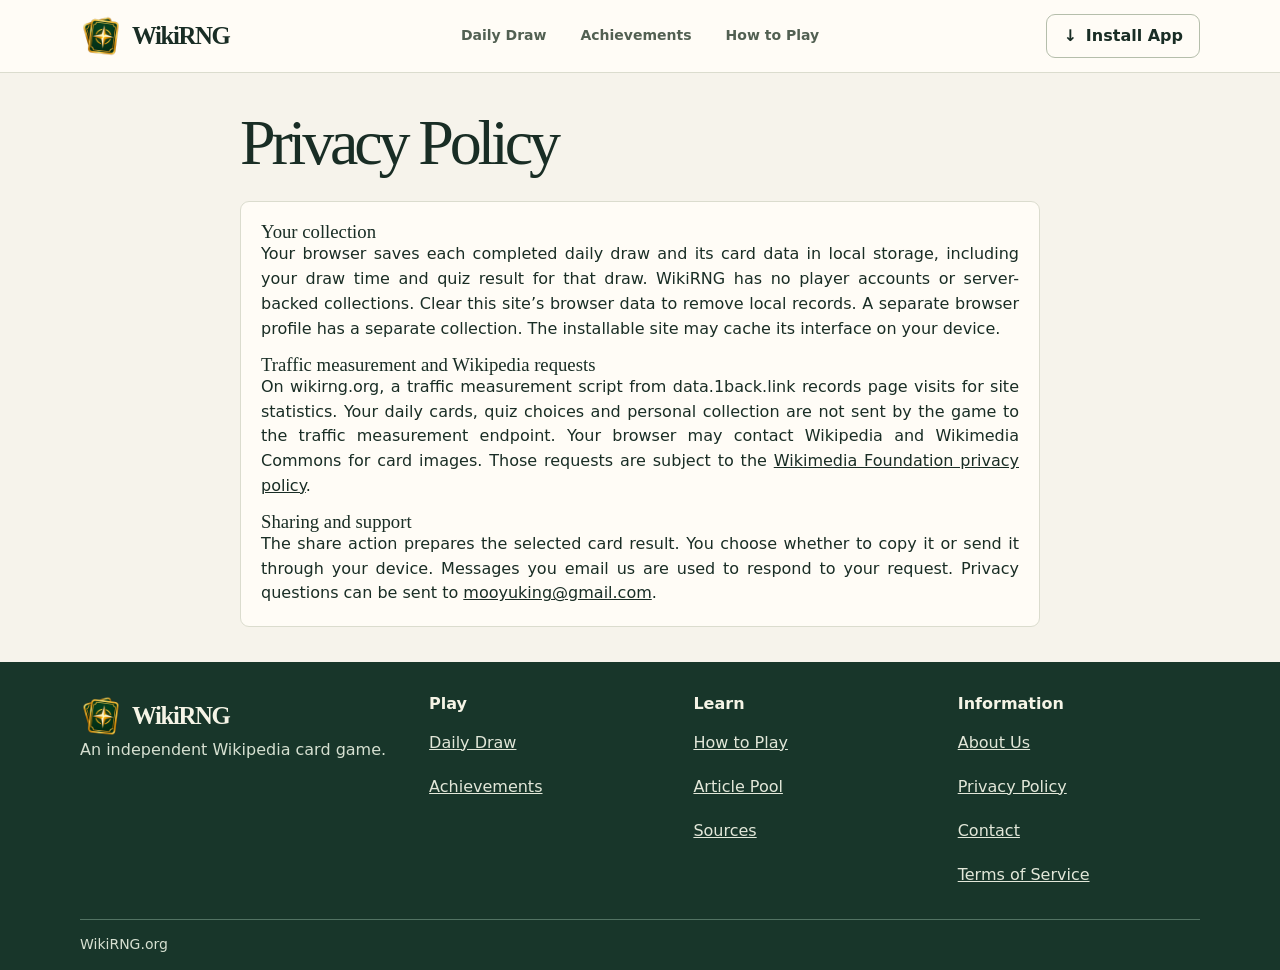
==== privacy/index.html @ 870a2978 "first commit" ====
<!doctype html>
<html lang="en">
<head>
  <meta charset="utf-8">
  <meta name="viewport" content="width=device-width, initial-scale=1">
  <meta name="description" content="See how WikiRNG stores your daily draws, measures website traffic, and loads article media from Wikimedia.">
  <link rel="canonical" href="https://wikirng.org/privacy/">
  <meta name="theme-color" content="#f6f3eb">
  <link rel="icon" type="image/png" sizes="32x32" href="/brand/icon-32.png">
  <link rel="apple-touch-icon" href="/brand/icon-192.png">
  <link rel="manifest" href="/manifest.webmanifest">
  <link rel="stylesheet" href="/styles.css">
  <script src="/site.js" defer></script>
  <title>Privacy Policy — WikiRNG</title>
</head>
<body>
  <a class="skip" href="#main">Skip to content</a>
  <header class="site-header">
    <div class="shell header-inner">
      <a class="brand" href="/#daily" aria-label="WikiRNG home"><img class="brand-logo" src="/brand/icon-192.png" width="36" height="36" alt="">WikiRNG</a>
      <nav aria-label="Game">
        <a href="/#daily" data-view="daily">Daily Draw</a>
        <a href="/#journal" data-view="journal">Achievements</a>
        <a href="/#guide" data-view="guide">How to Play</a>
      </nav>
      <button class="outline install" id="install-open" type="button"><span aria-hidden="true">↓</span> Install App</button>
    </div>
  </header>
  <main id="main" class="shell info-content">
    <header class="section-heading"><h1>Privacy Policy</h1></header>
    <section><h3>Your collection</h3><p>Your browser saves each completed daily draw and its card data in local storage, including your draw time and quiz result for that draw. WikiRNG has no player accounts or server-backed collections. Clear this site’s browser data to remove local records. A separate browser profile has a separate collection. The installable site may cache its interface on your device.</p>
      <h3>Traffic measurement and Wikipedia requests</h3><p>On wikirng.org, a traffic measurement script from data.1back.link records page visits for site statistics. Your daily cards, quiz choices and personal collection are not sent by the game to the traffic measurement endpoint. Your browser may contact Wikipedia and Wikimedia Commons for card images. Those requests are subject to the <a href="https://foundation.wikimedia.org/wiki/Policy:Privacy_policy">Wikimedia Foundation privacy policy</a>.</p>
      <h3>Sharing and support</h3><p>The share action prepares the selected card result. You choose whether to copy it or send it through your device. Messages you email us are used to respond to your request. Privacy questions can be sent to <a href="mailto:mooyuking@gmail.com">mooyuking@gmail.com</a>.</p></section>
  </main>
  <footer class="site-footer">
    <div class="shell footer-grid">
      <div><a class="brand" href="/#daily" data-view="daily"><img class="brand-logo" src="/brand/icon-192.png" width="36" height="36" alt="">WikiRNG</a><p>An independent Wikipedia card game.</p></div>
      <div><h2>Play</h2><a href="/#daily" data-view="daily">Daily Draw</a><a href="/#journal" data-view="journal">Achievements</a></div>
      <div><h2>Learn</h2><a href="/#guide" data-view="guide">How to Play</a><a href="/#pool" data-view="pool">Article Pool</a><a href="/about/#sources">Sources</a></div>
      <div><h2>Information</h2><a href="/about/">About Us</a><a href="/privacy/">Privacy Policy</a><a href="/contact/">Contact</a><a href="/terms/">Terms of Service</a></div>
    </div>
    <div class="shell footer-bottom">WikiRNG.org</div>
  </footer>
  <dialog id="install-dialog" aria-labelledby="install-title">
    <div class="dialog-title"><h2 id="install-title">Install WikiRNG</h2><form method="dialog"><button class="plain-close" aria-label="Close" type="submit">×</button></form></div>
    <p>Use your browser’s menu to install WikiRNG or add it to your home screen. On iPhone or iPad, open Share in Safari and choose Add to Home Screen.</p>
    <button class="outline" id="copy-link" type="button">Copy site link</button>
    <button class="primary" id="native-install" type="button" hidden>Install now</button>
    <input id="install-url" type="url" value="https://wikirng.org/" aria-label="WikiRNG site link" readonly hidden>
  </dialog>
</body>
</html>
---- styles.css ----
:root {
  color-scheme: light;
  --ink: #192d25;
  --muted: #526052;
  --paper: #f6f3eb;
  --surface: #fffcf6;
  --line: #dbdcce;
  --pine: #214c3c;
  --pine-dark: #102d23;
  --gold: #e8b768;
  --crest-outline: polygon(
    50% 0%, 78% 0%, 86% 1%, 92% 3%, 96% 6%, 99% 10%, 100% 16%,
    100% 64%, 99% 71%, 96% 77%, 91% 82%, 84% 86%, 74% 89%, 66% 92%,
    59% 96%, 54% 99%, 50% 100%, 46% 99%, 41% 96%, 34% 92%, 26% 89%,
    16% 86%, 9% 82%, 4% 77%, 1% 71%, 0% 64%, 0% 16%, 1% 10%,
    4% 6%, 8% 3%, 14% 1%, 22% 0%
  );
  --serif: Georgia, 'Times New Roman', serif;
  --sans: 'Segoe UI', system-ui, sans-serif;
}

*, *::before, *::after { box-sizing: border-box; }
html { scroll-padding-top: 16px; }
body { margin: 0; background: var(--paper); color: var(--ink); font: 1rem/1.55 var(--sans); }
[hidden] { display: none !important; }
a { color: inherit; }
button, select, textarea { font: inherit; }
button { cursor: pointer; }
button:disabled { cursor: wait; opacity: .82; }
:focus-visible { outline: 3px solid #ad550f; outline-offset: 4px; }
h1, h2, h3 { font-family: var(--serif); font-weight: 500; line-height: 1.08; margin: 0; }
p { margin: 0; }
.shell { width: min(1120px, calc(100% - 64px)); margin-inline: auto; }
.skip { position: fixed; top: 8px; left: 8px; background: var(--surface); padding: 10px; transform: translateY(-150%); z-index: 3; }
.skip:focus { transform: none; }
.sr-only { position: absolute; width: 1px; height: 1px; padding: 0; overflow: hidden; clip-path: inset(50%); white-space: nowrap; }

.site-header { background: var(--surface); border-bottom: 1px solid var(--line); }
.header-inner { min-height: 72px; display: grid; grid-template-columns: 1fr auto 1fr; align-items: center; gap: 20px; }
.brand { display: inline-flex; align-items: center; gap: 10px; width: fit-content; min-height: 44px; font: 600 1.55rem/1 var(--serif); text-decoration: none; letter-spacing: -.055em; }
.brand-mark { display: grid; place-items: center; width: 35px; height: 35px; border: 1px solid #adb5a2; border-radius: 14px; color: #38614b; font: 1.36rem/1 var(--serif); letter-spacing: normal; }
nav { display: flex; align-items: center; gap: 8px; }
nav a { display: inline-flex; align-items: center; justify-content: center; min-height: 44px; border-radius: 8px; padding: 0 13px; font-size: .875rem; font-weight: 650; text-decoration: none; color: var(--muted); }
nav a:hover, nav a[aria-current] { background: #e7ebe0; color: var(--ink); }
.install { justify-self: end; white-space: nowrap; }
.primary, .outline, .text-button { min-height: 44px; display: inline-flex; align-items: center; justify-content: center; gap: 9px; border-radius: 9px; font-weight: 680; text-align: center; text-decoration: none; line-height: 1.25; padding: 10px 16px; }
.primary { border: 1px solid var(--pine); background: var(--pine); color: white; }
.primary:hover { background: #2e604a; }
.outline { border: 1px solid #b5beab; background: transparent; color: var(--ink); }
.outline:hover { background: #edf0e6; }
.text-button { border: 0; padding-inline: 0; background: transparent; text-decoration: underline; color: var(--pine); }

main { min-height: 60vh; }
.screen { padding-block: 40px 64px; }
.section-heading { display: flex; justify-content: space-between; align-items: end; gap: 24px; margin-bottom: 24px; }
.section-heading h1 { font-size: clamp(3rem, 5vw, 4.45rem); letter-spacing: -.065em; }
.section-heading p { margin-top: 8px; color: var(--muted); }
.date-stamp { display: flex; align-items: center; gap: 11px; color: var(--ink); border: 1px solid var(--line); border-radius: 11px; padding: 10px 14px; min-width: max-content; background: #fbf9f1; line-height: 1.35; }
.date-icon { color: #81551e; font-size: 1.3rem; }
.date-stamp span:not(.date-icon) { display: block; font-size: .875rem; font-weight: 700; }
.date-stamp small { display: block; color: var(--muted); font-size: .8rem; }

.game-grid { display: grid; grid-template-columns: minmax(0, 2.6fr) minmax(238px, 1fr); align-items: start; gap: 22px; }
.draw-card { min-height: 305px; aspect-ratio: 16 / 9; position: relative; isolation: isolate; display: grid; place-items: center; border: 1px solid #254438; overflow: hidden; border-radius: 18px; background: #17392d; color: #fffcf1; }
.draw-card::before { content: ''; position: absolute; z-index: -1; inset: 0; background: radial-gradient(ellipse at center, #20352b45, #10271fe6 84%), url('archive-cover.jpg') 62% center / cover no-repeat; }
.draw-card::after { content: ''; position: absolute; z-index: -1; inset: 12px; border: 1px solid #ebd0a449; border-radius: 11px; pointer-events: none; }
.draw-content { display: grid; justify-items: center; gap: 13px; padding: 28px; text-align: center; }
.draw-deck { position: relative; isolation: isolate; display: grid; place-content: center; gap: 7px; width: clamp(122px, 19vw, 190px); aspect-ratio: 4 / 5; color: #fff7dc; filter: drop-shadow(0 0 11px #f8c87799); }
.draw-deck::before, .draw-deck::after { content: ''; position: absolute; clip-path: var(--crest-outline); }
.draw-deck::before { inset: 0; z-index: -2; background: linear-gradient(140deg, #ffdc96, #a96026 45%, #ffe8a8 80%, #b97832); }
.draw-deck::after { inset: 4px; z-index: -1; background: linear-gradient(#10261c68, #11291ff2), url('archive-cover.jpg') 74% center / cover; }
.draw-deck span { font: clamp(1.35rem, 2vw, 1.9rem)/1 var(--serif); }
.draw-deck small { font-size: .65rem; text-transform: uppercase; letter-spacing: .11em; }
.draw-content .primary { min-height: 50px; background: var(--gold); color: #2d2317; border-color: #f0cc8c; }
.draw-content .primary:hover { background: #f4ce89; }
.stage-meta { min-height: 50px; display: flex; align-items: center; justify-content: space-between; gap: 8px 20px; flex-wrap: wrap; border-bottom: 1px solid var(--line); color: var(--muted); font-size: .86rem; }
.stage-meta strong, time { color: var(--ink); font-weight: 650; font-variant-numeric: tabular-nums; }
.stage-meta [aria-hidden] { color: #875c24; padding-right: 4px; }
.stage-meta a { display: inline-flex; min-height: 44px; align-items: center; gap: 3px; }
.notice { color: #723315; margin-top: 8px; }
.notice:empty { display: none; }

.side-panel { background: var(--surface); border: 1px solid var(--line); border-radius: 16px; padding: 22px; display: grid; gap: 13px; }
.side-heading { display: flex; align-items: center; gap: 11px; }
.side-heading h2 { font-size: 1.45rem; letter-spacing: -.025em; }
.tile-icon { width: 37px; height: 37px; flex: 0 0 37px; border-radius: 10px; background: #e6ebde; color: #315640; display: inline-grid; place-items: center; font: 1.28rem/1 var(--serif); }
.tile-icon.alternate { background: #f4ead7; color: #946420; }
.stats { display: grid; grid-template-columns: 1fr 1fr; background: #f1f2e9; border-radius: 9px; padding: 12px 10px; }
.stats div { text-align: center; }
.stats div + div { border-left: 1px solid #d5dac9; }
.stats strong, .stats span { display: block; }
.stats strong { font: 1.8rem/1.2 var(--serif); font-variant-numeric: tabular-nums; }
.stats span { font-size: .82rem; color: var(--muted); }
.side-panel p, .explain-grid p { color: var(--muted); }
.side-panel .outline { width: 100%; }
.side-panel .filter { font-size: .875rem; }
.side-divider { height: 1px; background: var(--line); margin: 3px 0; }
.explain { margin-top: 35px; }
.explain-heading { display: flex; align-items: baseline; justify-content: space-between; gap: 12px; margin-bottom: 14px; }
.explain-heading h2 { font-size: clamp(1.6rem, 3vw, 2rem); letter-spacing: -.035em; }
.explain-heading a { display: inline-flex; align-items: center; min-height: 44px; color: var(--pine); font-weight: 650; }
.explain-grid, .journal-grid { display: grid; grid-template-columns: repeat(3, minmax(0, 1fr)); gap: 14px; }
.explain-grid > div, .journal-entry { background: var(--surface); border: 1px solid var(--line); border-radius: 13px; padding: 17px; }
.explain-grid > div { display: grid; grid-template-rows: auto auto 1fr; gap: 8px; }
.explain-grid h3 { font-size: 1.26rem; }

.result-card { display: grid; grid-template-columns: minmax(0, 1.8fr) minmax(165px, 1fr); border: 1px solid var(--line); background: var(--surface); border-radius: 16px; overflow: hidden; }
.game-grid:has(.result-card:not([hidden])) { grid-template-columns: minmax(0, 1fr); }
.knowledge-stage {
  grid-column: 1 / -1;
  display: flex;
  flex-direction: column;
  align-items: center;
  gap: 12px;
  min-height: 450px;
  padding: clamp(20px, 4vw, 47px) clamp(14px, 4vw, 48px) 24px;
  isolation: isolate;
  background:
    radial-gradient(circle at 17% 30%, #ffe2a6bb 0 1px, transparent 3px),
    radial-gradient(circle at 84% 22%, #ffe2a6aa 0 1px, transparent 3px),
    radial-gradient(circle at 71% 45%, #ffe2a6cc 0 1px, transparent 3px),
    radial-gradient(circle at 24% 61%, #ffe2a699 0 1px, transparent 3px),
    radial-gradient(circle at 82% 62%, #ffe2a6aa 0 1px, transparent 3px),
    radial-gradient(ellipse at 50% 39%, #62513b 1%, #322b36 37%, #151524 68%, #10101b 100%);
}
.knowledge-frame { width: min(100%, 440px); min-width: 0; perspective: 1050px; z-index: 2; }
.knowledge-flipper { display: grid; transform-style: preserve-3d; transform: rotateY(180deg); }
.knowledge-flipper.is-flipping { animation: card-flip .65s cubic-bezier(.24,.72,.3,1) both; }
@keyframes card-flip {
  from { transform: rotateY(0) scale(.95); }
  to { transform: rotateY(180deg) scale(1); }
}
.knowledge-back, .knowledge-front { grid-area: 1 / 1; min-width: 0; position: relative; isolation: isolate; backface-visibility: hidden; }
.knowledge-back::before, .knowledge-front::before, .knowledge-back::after, .knowledge-front::after {
  content: '';
  position: absolute;
  clip-path: var(--crest-outline);
}
.knowledge-back::before, .knowledge-front::before {
  inset: 0;
  z-index: -2;
  background: linear-gradient(131deg, #b97035 2%, #ffe4a1 20%, #d69b56 38%, #b46533 50%, #fdf2bf 70%, #e6b976 82%, #9f5729);
}
.knowledge-back {
  display: grid;
  place-content: center;
  gap: 9px;
  color: #fff7dc;
  text-align: center;
  filter: drop-shadow(0 0 13px #ffd7858c);
}
.knowledge-back::after { inset: 6px; z-index: -1; background: linear-gradient(#10261c73, #11291fed), url('archive-cover.jpg') center / cover; }
.knowledge-back span { font: 2.5rem/1 var(--serif); }
.knowledge-back small { font-size: .8rem; letter-spacing: .12em; text-transform: uppercase; }
.knowledge-front {
  padding: clamp(24px, 4.2vw, 37px) clamp(22px, 4.5vw, 42px) clamp(70px, 9vw, 88px);
  color: #223127;
  filter: drop-shadow(0 0 3px #fff0bf) drop-shadow(0 0 13px #ffc66ac4) drop-shadow(0 0 25px #fcc66a58);
}
.knowledge-flipper > .knowledge-front { transform: rotateY(180deg); }
.knowledge-front::after { inset: 7px; z-index: -1; background: radial-gradient(ellipse at 50% 0%, #fcf3d2 18%, #fff9e9 52%, #f1ddb4 100%); }
.knowledge-front h2 { margin: 7px 0 12px; font-size: clamp(1.55rem, 3.5vw, 2.8rem); letter-spacing: -.045em; text-align: center; overflow-wrap: anywhere; }
.knowledge-kicker { color: #ffe6ac; font: 700 clamp(1.15rem, 2.8vw, 2rem)/1.2 var(--serif); text-align: center; text-shadow: 0 0 15px #ffb65bba; }
.unlock-banner { display: grid; justify-items: center; gap: 8px; width: min(100%, 460px); }
.unlock-subtitle { width: 100%; padding: 7px 10px; color: #fff1ce; border-block: 1px solid #c794516a; text-align: center; font-size: .875rem; font-weight: 600; background: #2d211c81; }
.knowledge-collection { color: #735524; font-weight: 700; font-size: .7rem; text-transform: uppercase; letter-spacing: .105em; text-align: center; }
.knowledge-summary { color: #3d493b; font-size: .875rem; line-height: 1.47; text-align: justify; text-align-last: start; overflow-wrap: anywhere; hyphens: auto; }
.knowledge-details { margin: 14px clamp(8px, 2.35vw, 14px) 0; padding-top: 8px; border-top: 1px solid #d7c7a3; font-size: .82rem; }
.knowledge-details div { display: grid; grid-template-columns: minmax(4.45rem, .7fr) minmax(0, 1.6fr); gap: 8px; }
.knowledge-details div + div { margin-top: 3px; }
.knowledge-details dt { color: #5c594a; }
.knowledge-details dd { margin: 0; font-weight: 650; overflow-wrap: anywhere; }
.knowledge-details time { font-weight: inherit; }
.article-gallery { display: flex; justify-content: center; align-items: end; gap: 6px; width: min(100%, 530px); margin-top: 5px; margin-bottom: -28px; z-index: 1; }
.article-gallery:empty { display: none; }
.article-photo { margin: 0; flex: 0 1 126px; min-width: 0; border: 2px solid #e8c785; border-radius: 13px; background: #28372d; box-shadow: 0 0 12px #ffc56d7d, 0 7px 17px #0b1719a1; }
.article-photo:nth-child(1) { transform: rotate(-9deg) translateY(6px); }
.article-photo:nth-child(2) { transform: rotate(-3deg); z-index: 1; }
.article-photo:nth-child(3) { transform: rotate(4deg) translateY(2px); z-index: 1; }
.article-photo:nth-child(4) { transform: rotate(9deg) translateY(8px); }
.article-photo:only-child { transform: none; }
.article-photo a { display: block; overflow: hidden; border-radius: 10px; min-height: 44px; }
.article-photo img { display: block; width: 100%; aspect-ratio: 5 / 4; object-fit: cover; }
.media-status { color: #f3e3c6; text-align: center; font-size: .82rem; }
.media-credits { margin-top: 8px; }
.media-credits ul { padding-inline-start: 17px; margin: 0 0 13px; font-size: .82rem; overflow-wrap: anywhere; }
.media-credits li + li { margin-top: 5px; }
.media-credits summary { font-size: .88rem; min-height: 44px; }
.result-copy, .score-panel, .reason-panel { padding: 26px; }
.result-copy p:not(.eyebrow) { color: var(--muted); }
.result-copy .excerpt-credit { margin-top: 10px; font-size: .8rem; }
.eyebrow { color: #655630; font-weight: 720; font-size: .8rem; text-transform: uppercase; letter-spacing: .09em; }
.result-actions { display: grid; justify-items: center; gap: 3px; width: min(100%, 290px); }
.result-actions .primary { width: 100%; min-height: 50px; border: 2px solid #ffdda0; border-radius: 24px; background: linear-gradient(#ffe39b, #eeb264); color: #332015; box-shadow: 0 2px 14px #cf963c8a; }
.result-actions .primary:hover { background: #ffe29c; }
.stage-link { display: inline-flex; align-items: center; min-height: 44px; color: #fff1cd; font-weight: 650; text-underline-offset: 3px; }
.result-links { display: flex; flex-wrap: wrap; gap: 0 16px; margin-top: 4px; }
.score-panel { background: #e8eddf; display: flex; flex-direction: column; align-items: start; justify-content: center; gap: 9px; }
.score { display: flex; align-items: baseline; gap: 7px; }
.score strong { font: 3.25rem/1 var(--serif); }
.score-panel p, .fine { color: var(--muted); font-size: .875rem; }
.score-panel #saved-message { padding-top: 9px; border-top: 1px solid #c6cebb; }
.reason-panel { grid-column: 1 / -1; border-top: 1px solid var(--line); }
.reason-panel h3 { font-size: 1.55rem; }
.reason-panel ul { padding: 0; margin: 10px 0; list-style: none; }
.reason-panel li { display: grid; grid-template-columns: minmax(0, 1fr) auto; gap: 9px; padding-block: 7px; border-bottom: 1px solid #ecece2; }
.reason-panel li strong { font-variant-numeric: tabular-nums; }
.reason-panel li small { display: block; color: var(--muted); font-size: .8rem; }
.reason-panel .fine + .fine { margin-top: 4px; }
.filter { display: grid; gap: 5px; font-weight: 650; }
select { min-height: 44px; border: 1px solid var(--line); border-radius: 8px; background: var(--surface); color: var(--ink); padding: 7px 12px; }
.journal-empty { display: grid; justify-items: center; gap: 12px; text-align: center; background: var(--surface); padding: 32px; border: 1px solid var(--line); border-radius: 13px; }
.journal-entry { display: grid; grid-template-rows: auto auto 1fr auto; gap: 8px; }
.journal-entry a { display: inline-flex; align-items: center; width: fit-content; min-height: 44px; }
.journal-entry h2 { font-size: 1.7rem; overflow-wrap: anywhere; }
.pool-source { color: var(--muted); margin-bottom: 15px; }
.pool-controls { display: grid; grid-template-columns: 1fr minmax(0, 1.4fr) 1fr; align-items: center; gap: 8px; max-width: 450px; margin-bottom: 16px; text-align: center; }
.pool-controls button:disabled { opacity: .55; cursor: default; }
.guide-stack { display: grid; gap: 10px; max-width: 840px; }
details { background: var(--surface); border: 1px solid var(--line); padding: 0 16px; border-radius: 10px; }
summary { cursor: pointer; padding: 14px 0; font-weight: 650; }
details p { margin-bottom: 16px; color: var(--muted); }
.result-copy p, .side-panel p, .explain-grid p, .journal-entry p, details p, .info-content p { text-align: justify; text-align-last: start; overflow-wrap: anywhere; }

.site-footer { background: #18362a; color: #f5f4e6; padding: 32px 0 0; }
.footer-grid { display: grid; grid-template-columns: 1.35fr repeat(3, 1fr); gap: 22px; }
.footer-grid > div { display: flex; align-items: start; flex-direction: column; }
.footer-grid h2 { font: 700 1rem/1.3 var(--sans); margin: 0 0 6px; }
.footer-grid a:not(.brand) { color: #e2e7d9; display: inline-flex; align-items: center; min-height: 44px; }
.footer-grid .brand-mark { color: #f1cd8a; }
.footer-grid p { color: #d6e0d1; }
.footer-bottom { border-top: 1px solid #527363; margin-top: 22px; padding: 14px 0; color: #d6e0d1; font-size: .875rem; }
dialog { border: 1px solid var(--line); border-radius: 15px; max-width: min(460px, calc(100% - 36px)); padding: 20px; color: var(--ink); background: var(--surface); }
dialog::backdrop { background: #0b251ac2; }
dialog p, dialog label { margin: 12px 0; display: block; }
.dialog-title { display: flex; gap: 16px; justify-content: space-between; align-items: center; }
.quiz-options { display: grid; gap: 8px; }
.quiz-options button { width: 100%; }
.plain-close { height: 44px; width: 44px; border: 0; border-radius: 8px; background: #e6ebde; color: var(--ink); font-size: 1.5rem; }
textarea { width: 100%; resize: vertical; padding: 10px; background: white; border: 1px solid var(--line); border-radius: 8px; color: var(--ink); }
.info-content { padding-block: 35px; max-width: 800px; }
.info-content section { margin-top: 24px; padding: 20px; background: var(--surface); border: 1px solid var(--line); border-radius: 9px; }
.info-content section h2 { margin-bottom: 10px; }

.brand-logo { display: block; width: 42px; height: 42px; object-fit: contain; }
.section-heading h1 { overflow-wrap: anywhere; }
.field-guide { display: grid; gap: clamp(30px, 5vw, 54px); margin: 50px auto 0; width: min(100%, 980px); padding-top: 34px; border-top: 1px solid var(--line); }
.field-guide h2 { font-size: clamp(2.1rem, 5vw, 3.3rem); }
.field-guide h3 { font-size: clamp(1.65rem, 3vw, 2.2rem); }
.field-guide-header { max-width: 650px; }
.field-guide-header p, .guide-story p, .odds-panel p { margin-top: 12px; color: var(--muted); }
.field-guide-header p, .guide-story p, .guide-story figcaption, .odds-panel > p, .info-content section p { text-align: justify; text-align-last: start; overflow-wrap: anywhere; }
.guide-story { display: grid; grid-template-columns: minmax(0, 1.65fr) minmax(0, 1fr); gap: clamp(20px, 5vw, 50px); align-items: start; }
.guide-story .outline { display: inline-flex; margin-top: 15px; }
.guide-story figure { margin: 0; padding: 9px; border: 1px solid #ced3c1; border-radius: 14px; background: var(--surface); }
.guide-story img { display: block; width: 100%; aspect-ratio: 4 / 3; height: auto; object-fit: contain; border-radius: 8px; background: #e9e9dc; }
.guide-story figcaption { margin: 8px 3px 2px; font-size: .85rem; color: var(--muted); overflow-wrap: anywhere; }
.odds-panel { padding: clamp(14px, 4vw, 28px); border: 1px solid #bdcbb8; border-radius: 16px; background: #e8ede3; }
.odds-buttons { display: grid; grid-template-columns: repeat(5, minmax(0, 1fr)); gap: 8px; margin-top: 16px; }
.odds-buttons button { display: grid; justify-items: center; gap: 2px; min-height: 61px; padding-inline: 5px; font-variant-numeric: tabular-nums; border-bottom: 3px solid var(--tier-edge, #a97956); }
.odds-buttons strong { display: flex; align-items: center; justify-content: center; gap: 5px; }
.rarity-icon { display: block; flex: none; }
.odds-buttons button[aria-pressed="true"], .collection-filters button[aria-pressed="true"] { background: var(--pine-dark); color: #fffbea; }
.odds-buttons span { font-size: .85rem; }
#odds-detail { color: var(--ink); min-height: 3.1em; font-weight: 650; }
.faq { display: grid; gap: 10px; }
.faq h3 { margin-bottom: 4px; }
.collection-controls { display: flex; flex-wrap: wrap; align-items: center; justify-content: space-between; gap: 12px; margin-bottom: 15px; }
.collection-filters { display: grid; grid-template-columns: repeat(3, minmax(0, 1fr)); gap: 6px; }
.collection-filters button { font-size: .9rem; padding-inline: 8px; }
#collection-progress { color: var(--muted); }
#journal-list { grid-template-columns: repeat(6, minmax(0, 1fr)); }
.collection-card { display: grid; grid-template-rows: auto auto 1fr; justify-items: center; align-items: start; gap: 7px; min-width: 0; min-height: 172px; border: 1px solid #cbd0bf; border-top: 3px solid var(--tier-edge, #b89d78); border-radius: 13px; background: #eeeee4; color: var(--ink); padding: 7px 7px 13px; }
.collection-card .eyebrow { font-size: .64rem; color: #565348; letter-spacing: .045em; }
.collection-card strong { overflow-wrap: anywhere; line-height: 1.2; }
.collection-card.is-unlocked { background: var(--tier-tint, #fff9e9); box-shadow: 0 3px 10px #18291b17; }
.collection-card:hover { box-shadow: 0 0 0 2px var(--tier-edge, #7a735a); }
.rarity-label { display: inline-flex; align-items: center; gap: 5px; }
.unlock-subtitle.rarity-label { justify-content: center; }
.collection-cover { position: relative; isolation: isolate; overflow: hidden; display: grid; place-items: center; width: 100%; height: 86px; border-radius: 8px; background: radial-gradient(ellipse at center, #f4f1e8, #e0e1d2); }
.collection-card.is-unlocked .collection-cover { background: #203628 url('archive-cover.jpg') center / cover; }
.collection-cover-photo { position: absolute; z-index: -2; inset: 0; width: 100%; height: 100%; object-fit: cover; }
.collection-card-back { display: block; object-fit: contain; filter: grayscale(1); opacity: .32; }
.collection-state { display: flex; min-height: 18px; align-items: center; justify-content: center; }
.collection-state .rarity-icon { width: 16px; height: 16px; }
.collection-card.is-unlocked .collection-cover::after { content: ''; position: absolute; z-index: -1; inset: 0; background: linear-gradient(155deg, #101b1814, #101b1852); }
.collection-tier { padding: 4px 8px; border: 1px solid var(--tier-edge, #8b806e); border-radius: 99px; background: #fffbeb; color: #26332c; font-size: .79rem; font-weight: 750; }
.collection-card.is-unlocked .collection-tier { color: #fff5d4; background: #122a22ec; }
.collection-pager { margin: 18px 0 0; }
.collection-close { position: sticky; z-index: 3; top: 8px; display: flex; align-items: flex-start; justify-content: flex-end; height: 0; margin-inline: 8px; }
.collection-locked { padding-right: 46px; }
#collection-dialog.is-unlocked { width: min(620px, calc(100% - 20px)); max-width: none; max-height: calc(100% - 20px); padding: 0; border-color: #856e48; background: #191825; overflow: auto; }
.is-unlocked > .collection-close button { background: #302c31; border: 1px solid #a88d56; color: #fff1cd; }
.collection-stage { padding: 24px 12px 18px; }
.collection-stage p { margin: 0; }
.collection-stage .knowledge-kicker { padding-inline: 48px; }
.collection-credits { width: min(100%, 440px); color: #fae8c7; }
.collection-credits .fine { color: inherit; font-size: .8rem; text-align: center; }
.collection-credits .media-credits { color: inherit; border-color: #a08b65; background: #272430; }
.collection-source { display: inline-flex; justify-content: center; align-items: center; min-height: 44px; padding: 8px 20px; border: 1px solid #ffdda0; border-radius: 28px; background: linear-gradient(#ffe39b, #eeb264); color: #332015; font-weight: 700; text-decoration: none; }
.collection-source:hover { background: #ffe29c; }
[data-tier="crown"] { --tier-edge: #ae7952; --tier-tint: #faebf2; }
[data-tier="diamond"] { --tier-edge: #548fa3; --tier-tint: #e3f4fc; }
[data-tier="gold"] { --tier-edge: #bd841f; --tier-tint: #fff4ca; }
[data-tier="silver"] { --tier-edge: #738888; --tier-tint: #e6eeef; }
[data-tier="bronze"] { --tier-edge: #9e6c4d; --tier-tint: #f9ead9; }
.result-card[data-tier] .unlock-subtitle { color: var(--tier-tint, #ffe3ab); }
#install-dialog .outline, #install-dialog .primary { display: inline-flex; }
#install-url { display: block; width: 100%; min-height: 44px; margin-top: 8px; padding: 7px; }
.info-content section p + p, .info-content section p + h3 { margin-top: 13px; }

@media (min-width: 721px) {
  .game-grid:has(.draw-card:not([hidden])) {
    grid-template-areas: "draw side" "notice ." "meta .";
    align-items: stretch;
    row-gap: 0;
  }
  .game-grid:has(.draw-card:not([hidden])) .game-column { display: contents; }
  .game-grid:has(.draw-card:not([hidden])) .draw-card {
    grid-area: draw;
    aspect-ratio: auto;
    padding-block-end: clamp(0px, calc(820px - 100vh), 120px);
  }
  .game-grid:has(.draw-card:not([hidden])) .side-panel { grid-area: side; align-content: start; }
  .game-grid:has(.draw-card:not([hidden])) .notice { grid-area: notice; }
  .game-grid:has(.draw-card:not([hidden])) .stage-meta { grid-area: meta; }
}

@media (max-width: 900px) {
  .shell { width: calc(100% - 40px); }
  .draw-content { padding: 28px; }
  .side-panel { padding: 16px; }
  .header-inner { gap: 8px; }
  nav { gap: 2px; }
  nav a { padding-inline: 8px; }
  #journal-list { grid-template-columns: repeat(4, minmax(0, 1fr)); }
}
@media (max-width: 720px) {
  .shell { width: calc(100% - 32px); }
  .screen { padding-block: 26px 44px; }
  .header-inner { grid-template-columns: 1fr auto; padding: 8px 0 5px; column-gap: 10px; row-gap: 1px; }
  .header-inner nav { grid-column: 1 / -1; grid-row: 2; gap: 5px; }
  .header-inner .install { grid-column: 2; grid-row: 1; }
  .brand { font-size: 1.4rem; }
  .section-heading { align-items: start; flex-direction: column; gap: 12px; margin-bottom: 17px; }
  .section-heading h1 { font-size: 3.1rem; }
  .date-stamp { padding: 6px 10px; }
  .game-grid { grid-template-columns: 1fr; gap: 17px; }
  .draw-card { min-height: 305px; aspect-ratio: auto; }
  .draw-card::before { background-position: center, 64% center; }
  .draw-content { padding: 22px; }
  .explain-grid, .journal-grid { grid-template-columns: 1fr; }
  .footer-grid { grid-template-columns: repeat(2, minmax(0, 1fr)); }
  .guide-story { grid-template-columns: 1fr; gap: 16px; }
  .guide-story figure { width: min(100%, 405px); }
  #journal-list { grid-template-columns: repeat(3, minmax(0, 1fr)); gap: 9px; }
}
@media (max-width: 620px) {
  .odds-buttons { grid-template-columns: repeat(3, minmax(0, 1fr)); }
  .odds-buttons strong { flex-direction: column; gap: 3px; }
}
@media (max-width: 430px) {
  #daily { padding-top: 20px; }
  #daily > .section-heading { gap: 9px; }
  #daily-title { font-size: clamp(1.9rem, 9vw, 2.45rem); }
  .result-card { grid-template-columns: 1fr; }
  .draw-content { gap: 10px; padding-block: 17px; }
  .draw-deck { width: 105px; }
  .knowledge-stage { gap: 10px; padding: 24px 12px 14px; }
  .article-gallery { gap: 4px; margin-bottom: -19px; }
  .article-photo { max-width: 88px; }
  .knowledge-front { padding-bottom: 92px; }
  .knowledge-details { margin-inline: 13px; }
  .result-copy, .score-panel, .reason-panel { padding: 17px; }
  .footer-grid { grid-template-columns: 1fr; }
  #journal-list { grid-template-columns: repeat(2, minmax(0, 1fr)); }
  .collection-card { min-height: 154px; }
  .collection-stage .knowledge-front h2 { font-size: clamp(1.42rem, 6vw, 1.9rem); }
}
@media (prefers-reduced-motion: reduce) {
  *, *::before, *::after { animation-duration: 0s !important; scroll-behavior: auto !important; }
}
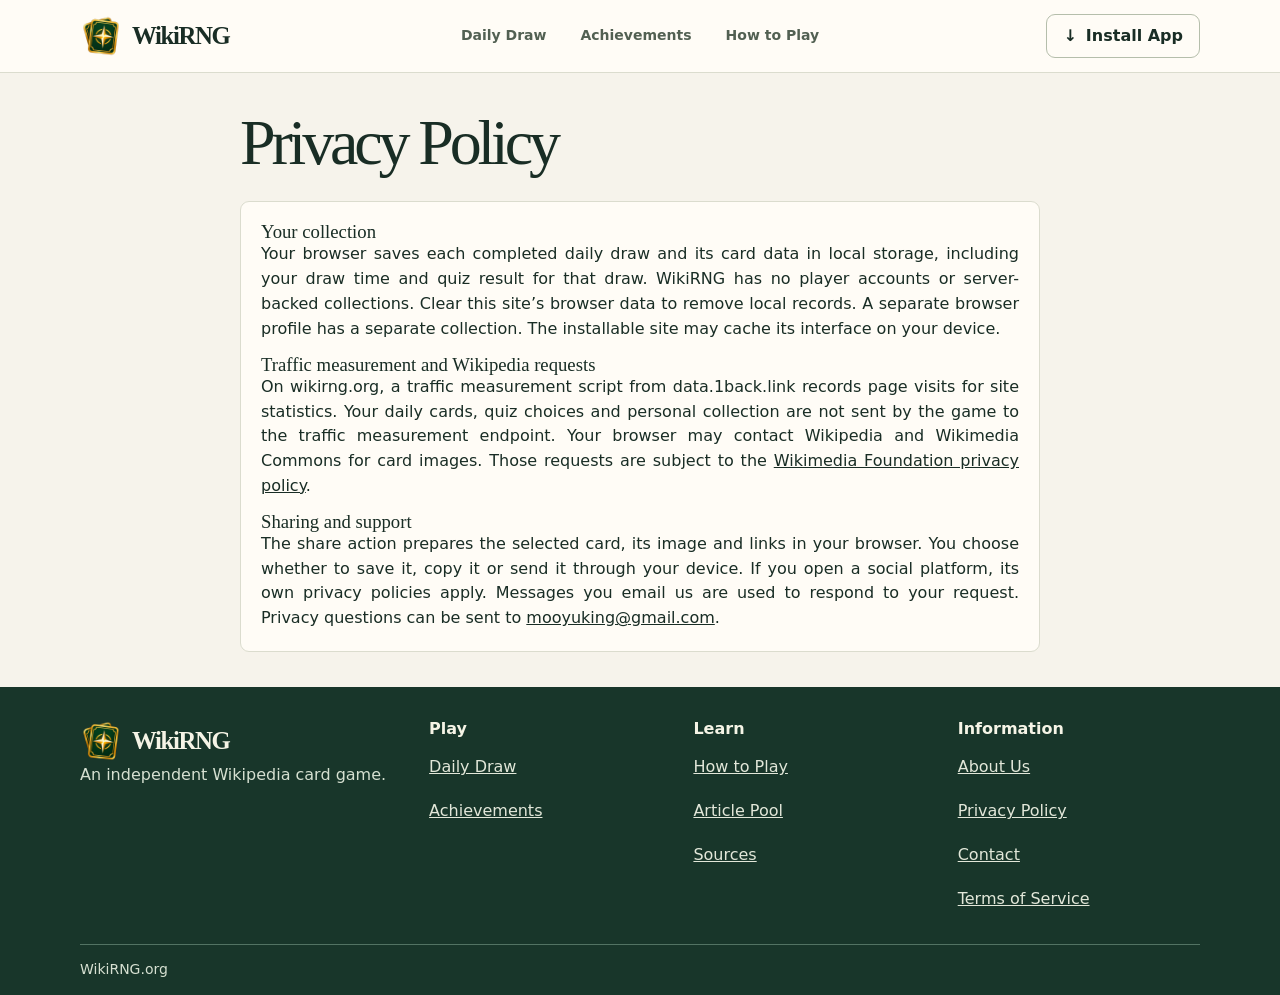
==== commit 192bb7cd: "update share feature" ====
--- a/privacy/index.html
+++ b/privacy/index.html
@@ -30,7 +30,7 @@
     <header class="section-heading"><h1>Privacy Policy</h1></header>
     <section><h3>Your collection</h3><p>Your browser saves each completed daily draw and its card data in local storage, including your draw time and quiz result for that draw. WikiRNG has no player accounts or server-backed collections. Clear this site’s browser data to remove local records. A separate browser profile has a separate collection. The installable site may cache its interface on your device.</p>
       <h3>Traffic measurement and Wikipedia requests</h3><p>On wikirng.org, a traffic measurement script from data.1back.link records page visits for site statistics. Your daily cards, quiz choices and personal collection are not sent by the game to the traffic measurement endpoint. Your browser may contact Wikipedia and Wikimedia Commons for card images. Those requests are subject to the <a href="https://foundation.wikimedia.org/wiki/Policy:Privacy_policy">Wikimedia Foundation privacy policy</a>.</p>
-      <h3>Sharing and support</h3><p>The share action prepares the selected card result. You choose whether to copy it or send it through your device. Messages you email us are used to respond to your request. Privacy questions can be sent to <a href="mailto:mooyuking@gmail.com">mooyuking@gmail.com</a>.</p></section>
+      <h3>Sharing and support</h3><p>The share action prepares the selected card, its image and links in your browser. You choose whether to save it, copy it or send it through your device. If you open a social platform, its own privacy policies apply. Messages you email us are used to respond to your request. Privacy questions can be sent to <a href="mailto:mooyuking@gmail.com">mooyuking@gmail.com</a>.</p></section>
   </main>
   <footer class="site-footer">
     <div class="shell footer-grid">
--- a/styles.css
+++ b/styles.css
@@ -236,6 +236,35 @@
 .dialog-title { display: flex; gap: 16px; justify-content: space-between; align-items: center; }
 .quiz-options { display: grid; gap: 8px; }
 .quiz-options button { width: 100%; }
+.share-trigger svg, .share-actions svg, .share-platforms svg { width: 18px; height: 18px; flex: none; }
+#share-dialog { width: min(610px, calc(100% - 20px)); max-width: none; max-height: calc(100% - 20px); overflow: auto; padding: clamp(12px, 3.5vw, 22px); }
+#share-dialog .dialog-title { gap: 8px; margin-bottom: 12px; }
+#share-dialog .plain-close { flex: none; }
+.share-preview { display: grid; place-items: center; padding: 8px; border-radius: 12px; background: #ebeee5; }
+.share-preview canvas { display: block; width: min(100%, 290px, 40vh); height: auto; border: 1px solid #c3cfbb; border-radius: 8px; background: #1c322a; }
+.share-links { display: grid; grid-template-columns: minmax(0, 1fr) minmax(0, 1.5fr); gap: 6px 14px; margin: 3px 0 7px; }
+.share-links a { display: flex; align-items: center; min-height: 44px; color: var(--pine); font-size: .83rem; text-underline-offset: 3px; overflow-wrap: anywhere; }
+.share-actions, .share-platforms { display: grid; gap: 6px; }
+.share-actions { grid-template-columns: repeat(3, minmax(0, 1fr)); }
+.share-platforms { grid-template-columns: repeat(5, minmax(0, 1fr)); margin-top: 9px; }
+.share-actions button, .share-platforms a { min-width: 0; padding-inline: 5px; font-size: .85rem; gap: 5px; }
+.share-platforms a { flex-direction: column; padding-block: 6px; font-size: .73rem; }
+.share-platforms svg { width: 20px; height: 20px; }
+#share-dialog .share-help, #share-status { margin-block: 9px; color: var(--muted); font-size: .82rem; text-align: justify; text-align-last: start; }
+#share-status:empty { margin: 0; }
+.share-caption { padding-inline: 11px; }
+.share-caption summary { min-height: 44px; padding-block: 12px; font-size: .83rem; }
+.share-caption button { margin-bottom: 8px; }
+#share-copy-fallback { width: 100%; min-height: 44px; margin-top: 7px; padding: 6px; border: 1px solid var(--line); border-radius: 8px; }
+@media (max-width: 520px) {
+  .share-actions { grid-template-columns: repeat(2, minmax(0, 1fr)); }
+  .share-actions button:last-child { grid-column: 1 / -1; }
+}
+@media (max-width: 385px) {
+  .share-links { grid-template-columns: 1fr; gap: 0; }
+  .share-platforms { gap: 4px; }
+  .share-platforms a { padding-inline: 2px; font-size: .67rem; }
+}
 .plain-close { height: 44px; width: 44px; border: 0; border-radius: 8px; background: #e6ebde; color: var(--ink); font-size: 1.5rem; }
 textarea { width: 100%; resize: vertical; padding: 10px; background: white; border: 1px solid var(--line); border-radius: 8px; color: var(--ink); }
 .info-content { padding-block: 35px; max-width: 800px; }
